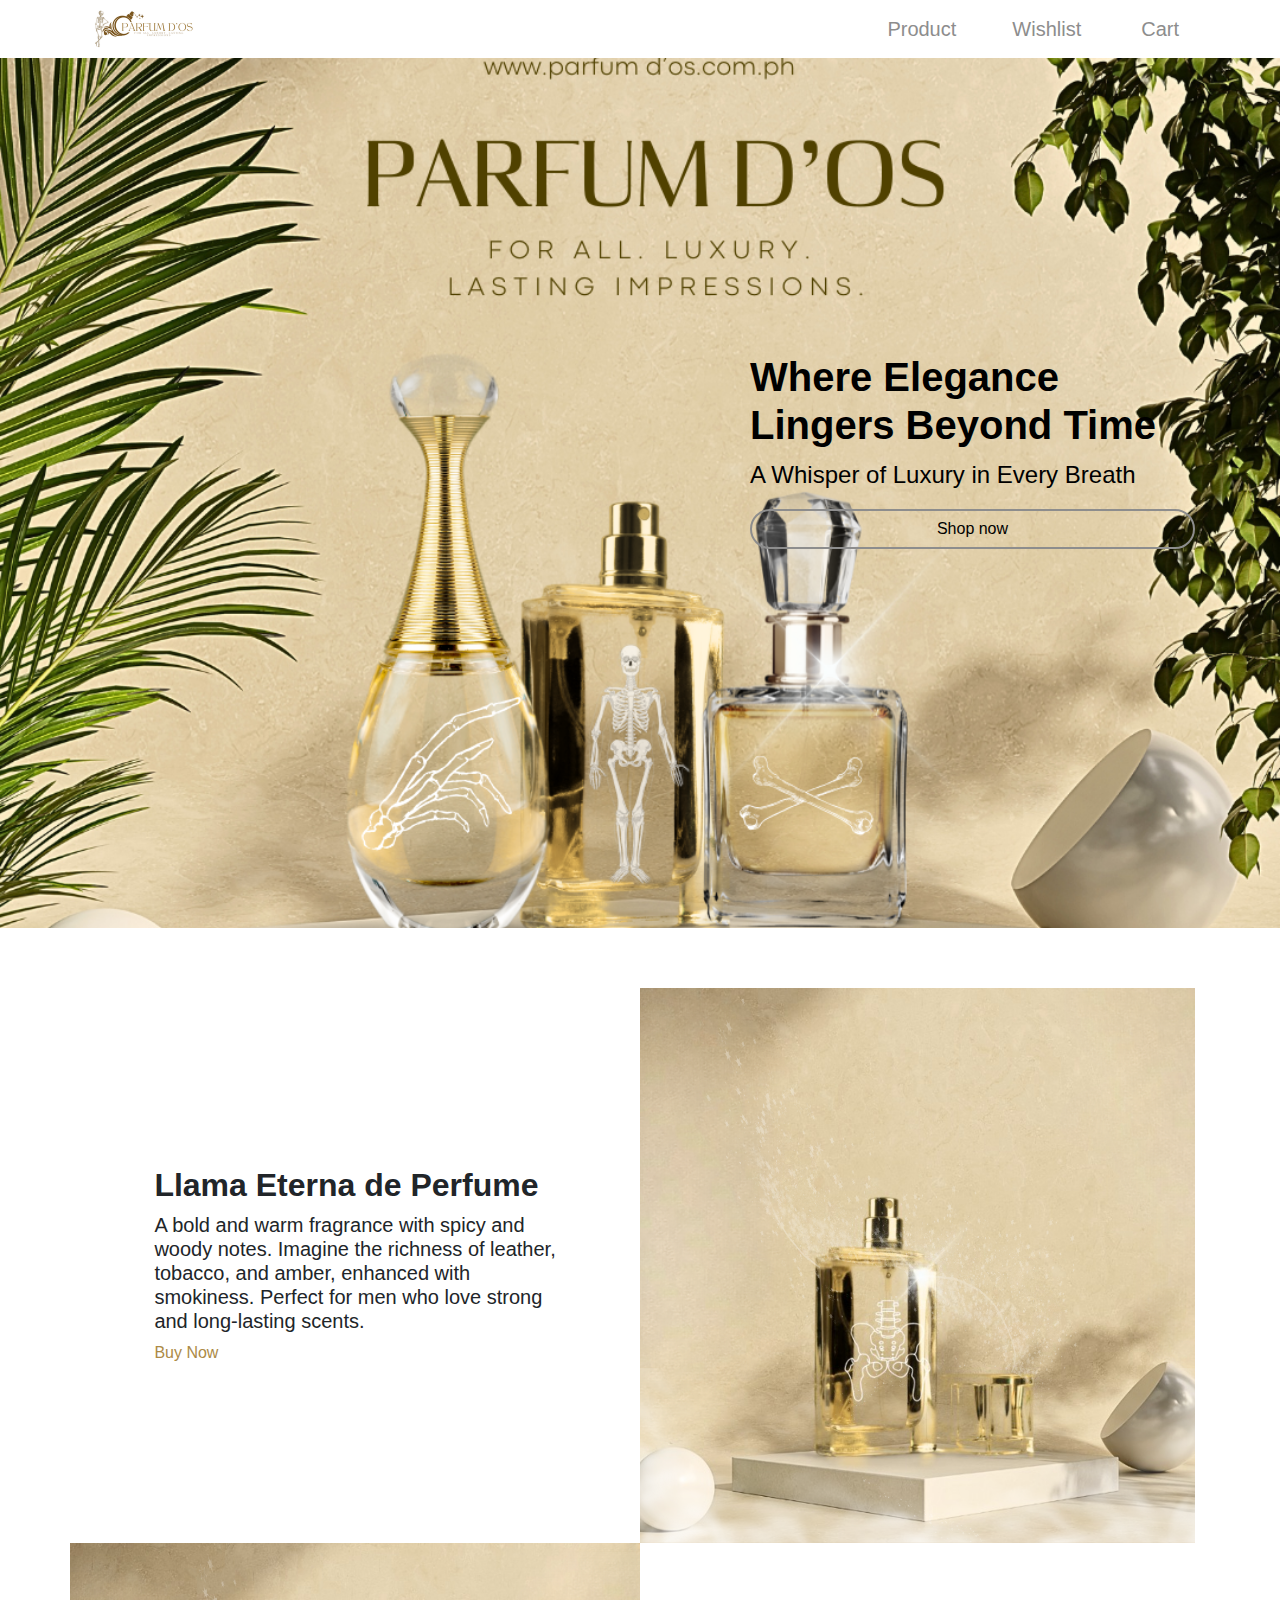
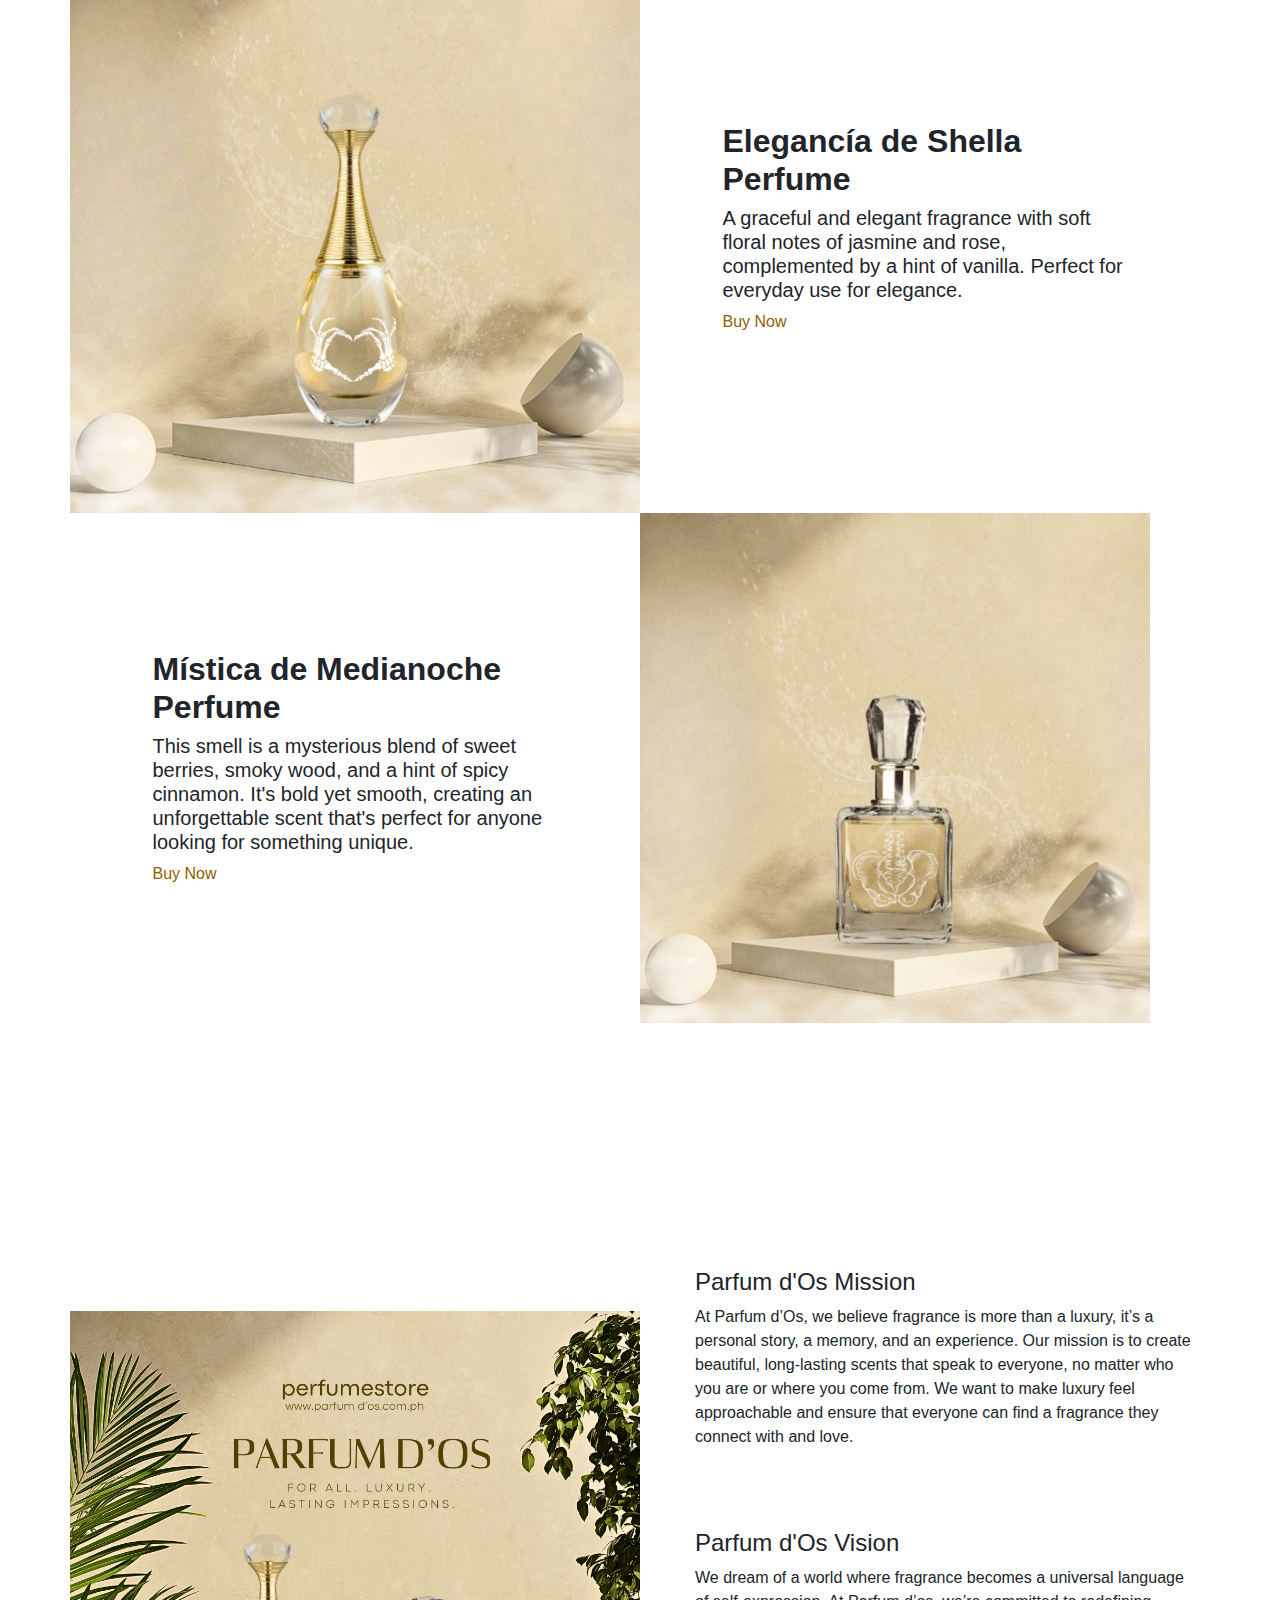
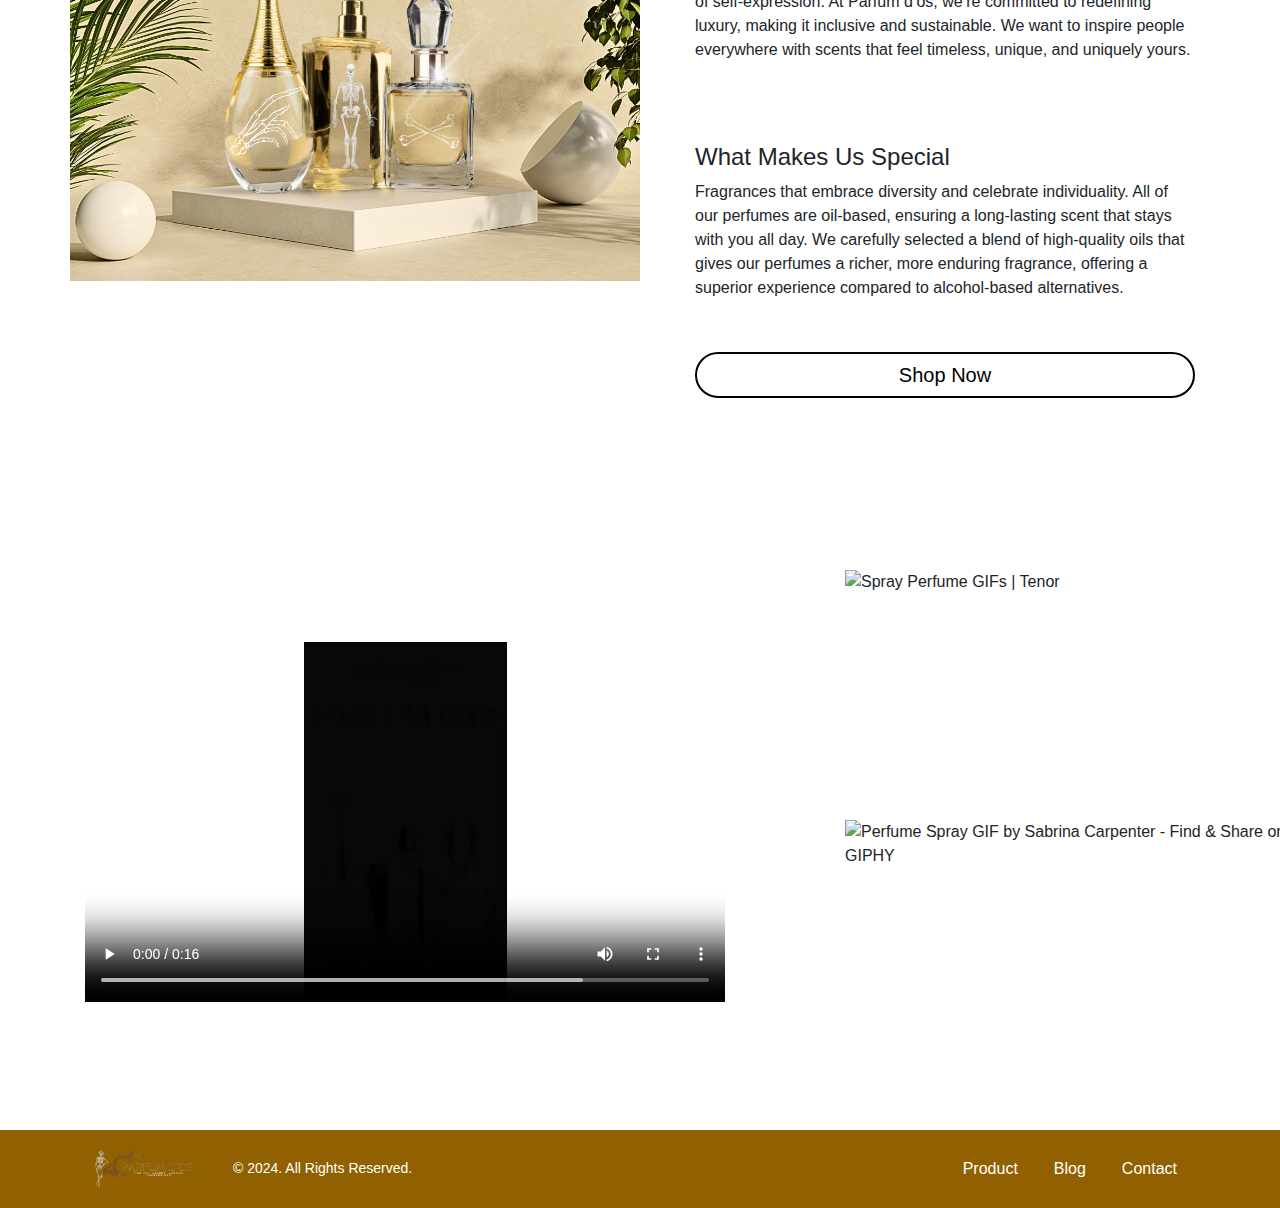
==== index.html @ a23e5513 "Add files via upload" ====
<!DOCTYPE html>
<html lang="en">

<head>
    <meta charset="UTF-8">
    <meta name="viewport" content="width=device-width, initial-scale=1.0">

    <title>Parfum d'Os</title>

    <link rel="shortcut icon" href="img/logo/d’Perfume-title.ico">
    <meta name='description' content='the website of perfume shop' />

    <meta property="og:title" content="D'Perfume" />
    <meta property="og:description" content="the website of perfume shop">
    <meta property="og:type" content="website" />
    <meta property="og:url" content="D'Perfume" />
    <meta property="og:image" content="img/main-banner.png" />

    <link href="img/logo/d’Perfume.png" rel="apple-touch-icon" />

    <meta http-equiv="X-UA-Compatible" content="IE=Edge" />

    <link rel="stylesheet" href="css/all.css">
    <link rel="stylesheet" href="https://cdnjs.cloudflare.com/ajax/libs/font-awesome/5.14.0/css/all.min.css"
        integrity="sha512-1PKOgIY59xJ8Co8+NE6FZ+LOAZKjy+KY8iq0G4B3CyeY6wYHN3yt9PW0XpSriVlkMXe40PTKnXrLnZ9+fkDaog=="
        crossorigin="anonymous" />
    <script src="js/jquery-3.5.1.min.js"></script>
    <script src="js/all.js"></script>
</head>

<body>
    <header class="position-relative">
        <div class="container">
            <nav class="d-flex justify-content-between align-items-center mb-40px mb-md-0">
                <h1 class="m-0"><a href="index.html" class="d-block">Parfum d'Os</a></h1>
                <ul class="header_menu d-none d-lg-flex justify-content-between m-0">
                    <li>
                        <a class="h5 d-flex align-items-center text-dark font-weight-light mb-0 p-3"
                            href="product.html">
                            <i class="fas fa-tshirt mr-2"></i>
                            <p class="m-0">Product</p>
                        </a>
                    </li>
                    <li>
                        <a class="h5 d-flex align-items-center text-dark font-weight-light mb-0 p-3" href="#">
                            <i class="fas fa-heart mr-1"></i>
                            <p class="m-0">Wishlist</p>
                        </a>
                    </li>
                    <li>
                        <a class="h5 d-flex align-items-center text-dark font-weight-light mb-0 p-3" href="#">
                            <i class="fas fa-shopping-cart mr-2"></i>
                            <p class="m-0">Cart</p>
                        </a>
                    </li>
                </ul>
                <div class="header-mobile d-flex d-lg-none align-items-center">
                    <a class="cart-m position-relative" href="#">
                        <img src="./img/icon/shopping-cart.svg" alt="shopping-cart">
                        <p class="cart-mark rounded-circle bg-primary text-white">3</p>
                    </a>
                    <a class="ham" href="#"><img src="img/icon/bars.svg" alt="ham"></a>
                </div>
            </nav>
        </div>
        <div class="container-fluid">
            <ul class="header_menu-m d-block d-lg-none w-100 p-0">
                <li><a href="product.html" class="d-block text-white px-0 py-3">Product</a></li>
                <li><a href="#" class="d-block text-white px-0 py-3">Wishlist</a></li>
                <li><a href="#" class="d-block text-white px-0 py-3">Blog</a></li>
                <li><a href="#" class="d-block text-white px-0 py-3">Contact</a></li>
            </ul>
        </div>
        </div>
    </header>
    <!--頁面內容開始-->
    <div class="main_banner">
        <div class="container">
            <div class="row justify-content-center justify-content-lg-end">
                <div class="col-10 col-md-7 col-lg-5 text-white">
                    <h2 style="color: black;" class="h1 font-weight-bold">Where Elegance Lingers Beyond Time</h2>
                    <p style="color: black;">A Whisper of Luxury in Every Breath</p>
                    <a style="color: black;" href="product.html" class="btn btn-outline-dark w-100 text-black">Shop
                        now</a>
                </div>
            </div>
        </div>
    </div>
    <div class="main_content container mb-60px">
        <div class="row flex-column flex-md-row-reverse no-gutters">
            <div class="col-12 col-md-6 mb-2 mb-md-0">
                <img src="img/main/main-content-1.png" alt="Gabrielle CHANEL">
            </div>
            <div class="col-12 col-md-6 d-flex justify-content-center align-items-center mb-4 mb-md-0">
                <div class="main_content-inner">
                    <h3 class="h2 font-weight-bold">Llama Eterna de Perfume</h3>
                    <p class="h5 font-weight-light">A bold and warm fragrance with spicy and woody notes. Imagine the
                        richness of leather, tobacco, and amber, enhanced with smokiness. Perfect for men who love
                        strong and long-lasting scents.</p>
                    <a href="#" class="text-secondary">Buy Now</a>
                </div>
            </div>
        </div>
        <div class="row flex-column flex-md-row">
            <div class="col-12 col-md-6 mb-2 mb-md-0 p-0">
                <img src="img/main/main-content-2.png" alt="Five O’clock Au Gingembre">
            </div>
            <div class="col-12 col-md-6 d-flex justify-content-center align-items-center mb-4 mb-md-0">
                <div class="main_content-inner">
                    <h3 class="h2 font-weight-bold">Elegancía de Shella Perfume</h3>
                    <p class="h5 font-weight-light">
                        A graceful and elegant fragrance with soft floral notes of jasmine and rose, complemented by a
                        hint of vanilla. Perfect for everyday use for elegance.
                    </p>
                    <a href="#">Buy Now</a>
                </div>
            </div>
        </div>
        <div class="row flex-column flex-md-row-reverse">
            <div class="col-12 col-md-6 mb-2 mb-md-0 p-0">
                <img src="img/main/main-content-3.png" alt="CHANEL N°5">
            </div>
            <div class="col-12 col-md-6 d-flex justify-content-center align-items-center mb-4 mb-md-0">
                <div class="main_content-inner">
                    <h3 class="h2 font-weight-bold">Mística de Medianoche Perfume</h3>
                    <p class="h5 font-weight-light"> This smell is a mysterious blend of sweet berries, smoky wood, and
                        a hint of spicy cinnamon. It's bold yet smooth, creating an unforgettable scent that's perfect
                        for anyone looking for something unique.
                    </p>
                    <a href="#">Buy Now</a>
                </div>
            </div>
        </div>
        <br><br>
        <br><br><br><br><br><br><br>
        <div class="row flex-column flex-md-row">
            <div class="col-12 col-md-6 mb-2 mb-md-0 p-0">
                <br><br><br>
                <img src="img/main/main-banner.png" alt="Five O’clock Au Gingembre">
            </div>
            <div class="col-12 col-md-6 d-flex justify-content-center align-items-center mb-4 mb-md-0">
                <div class="main_content-plan w-100">
                    <ul>
                        <li>
                            <h4> <br>Parfum d'Os Mission</h4>
                            <p>At Parfum d’Os, we believe fragrance is more than a luxury, it’s a personal story, a
                                memory, and an experience. Our mission is to create beautiful, long-lasting scents that
                                speak to everyone, no matter who you are or where you come from. We want to make luxury
                                feel approachable and ensure that everyone can find a fragrance they connect with and
                                love. </p>
                        </li>
                        <li>
                            <h4> <br>Parfum d'Os Vision</h4>
                            <p>We dream of a world where fragrance becomes a universal language of self-expression. At
                                Parfum d’os, we’re committed to redefining luxury, making it inclusive and sustainable.
                                We want to inspire people everywhere with scents that feel timeless, unique, and
                                uniquely yours.</p>
                        </li>
                        <li>
                            <h4> <br>What Makes Us Special</h4>
                            <p>Fragrances that embrace diversity and celebrate individuality. All of our perfumes are
                                oil-based, ensuring a long-lasting scent that stays with you all day. We carefully
                                selected a blend of high-quality oils that gives our perfumes a richer, more enduring
                                fragrance, offering a superior experience compared to alcohol-based alternatives. </p>
                        </li>
                        <li>
                            <a href="product.html" class="btn btn-outline-dark w-100 text-black">Shop Now</a>
                        </li>
                    </ul>
                </div>
            </div>
        </div>
    </div>

    <div class="main_feature">
        <div class="container">
            <div class="row flex-column flex-lg-row">
                <div class="col-12 col-lg-8 mb-2 mb-lg-0">
                    <br><br><br>
                    <video class="d-none d-md-block" width="640" height="360" controls>
                        <source src="img/main/ads.mp4" type="video/mp4">
                        Your browser does not support the video tag.
                    </video>
                    <video class="d-block d-md-none" width="180" height="180" controls>
                        <source src="img/main/ads.mp4" type="video/mp4">
                        Your browser does not support the video tag.
                    </video>

                </div>
                <div class="col-12 col-lg-4 d-flex justify-content-center align-items-center">
                    <div class="main_content-inner w-100">
                        <img src="https://media.tenor.com/6LDZD67I13IAAAAM/spray-ariana-grande.gif" jsaction=""
                            class="sFlh5c FyHeAf iPVvYb"
                            style="max-width: 220px; height: 250px; margin: 0px; width: 480px;"
                            alt="Spray Perfume GIFs | Tenor" jsname="kn3ccd">
                        <img src="https://media4.giphy.com/media/L38vAwYnoCRLzn2TC3/giphy.gif?cid=6c09b952zpt2weh5y43va7vb4va1td0flt4y9mp1nm04babq&amp;ep=v1_internal_gif_by_id&amp;rid=giphy.gif&amp;ct=g"
                            jsaction="" class="sFlh5c FyHeAf iPVvYb"
                            style="max-width: 480px; height: 250px; margin: 0px; width: 450px;"
                            alt="Perfume Spray GIF by Sabrina Carpenter - Find &amp; Share on GIPHY" jsname="kn3ccd">
                    </div>
                </div>
            </div>
        </div>
    </div>
    <!--頁面內容結束-->
    <footer>

        <div class="footer_menu bg-primary">
            <div class="container">
                <div class="footer_menu_inner d-flex justify-content-between align-items-center">
                    <div class="copyright d-flex align-items-center">
                        <img src="./img/logo/d’Perfume-white.png" alt="logo">
                        <p class="text-white m-0">© 2024. All Rights Reserved.</p>
                    </div>
                    <nav class="d-none d-lg-block">
                        <ul class="d-flex m-0">
                            <li><a href="product.html" class="text-white">Product</a></li>
                            <li><a href="#" class="text-white">Blog</a></li>
                            <li><a href="#" class="text-white">Contact</a></li>
                        </ul>
                    </nav>
                </div>
            </div>
        </div>
    </footer>
</body>

</html>
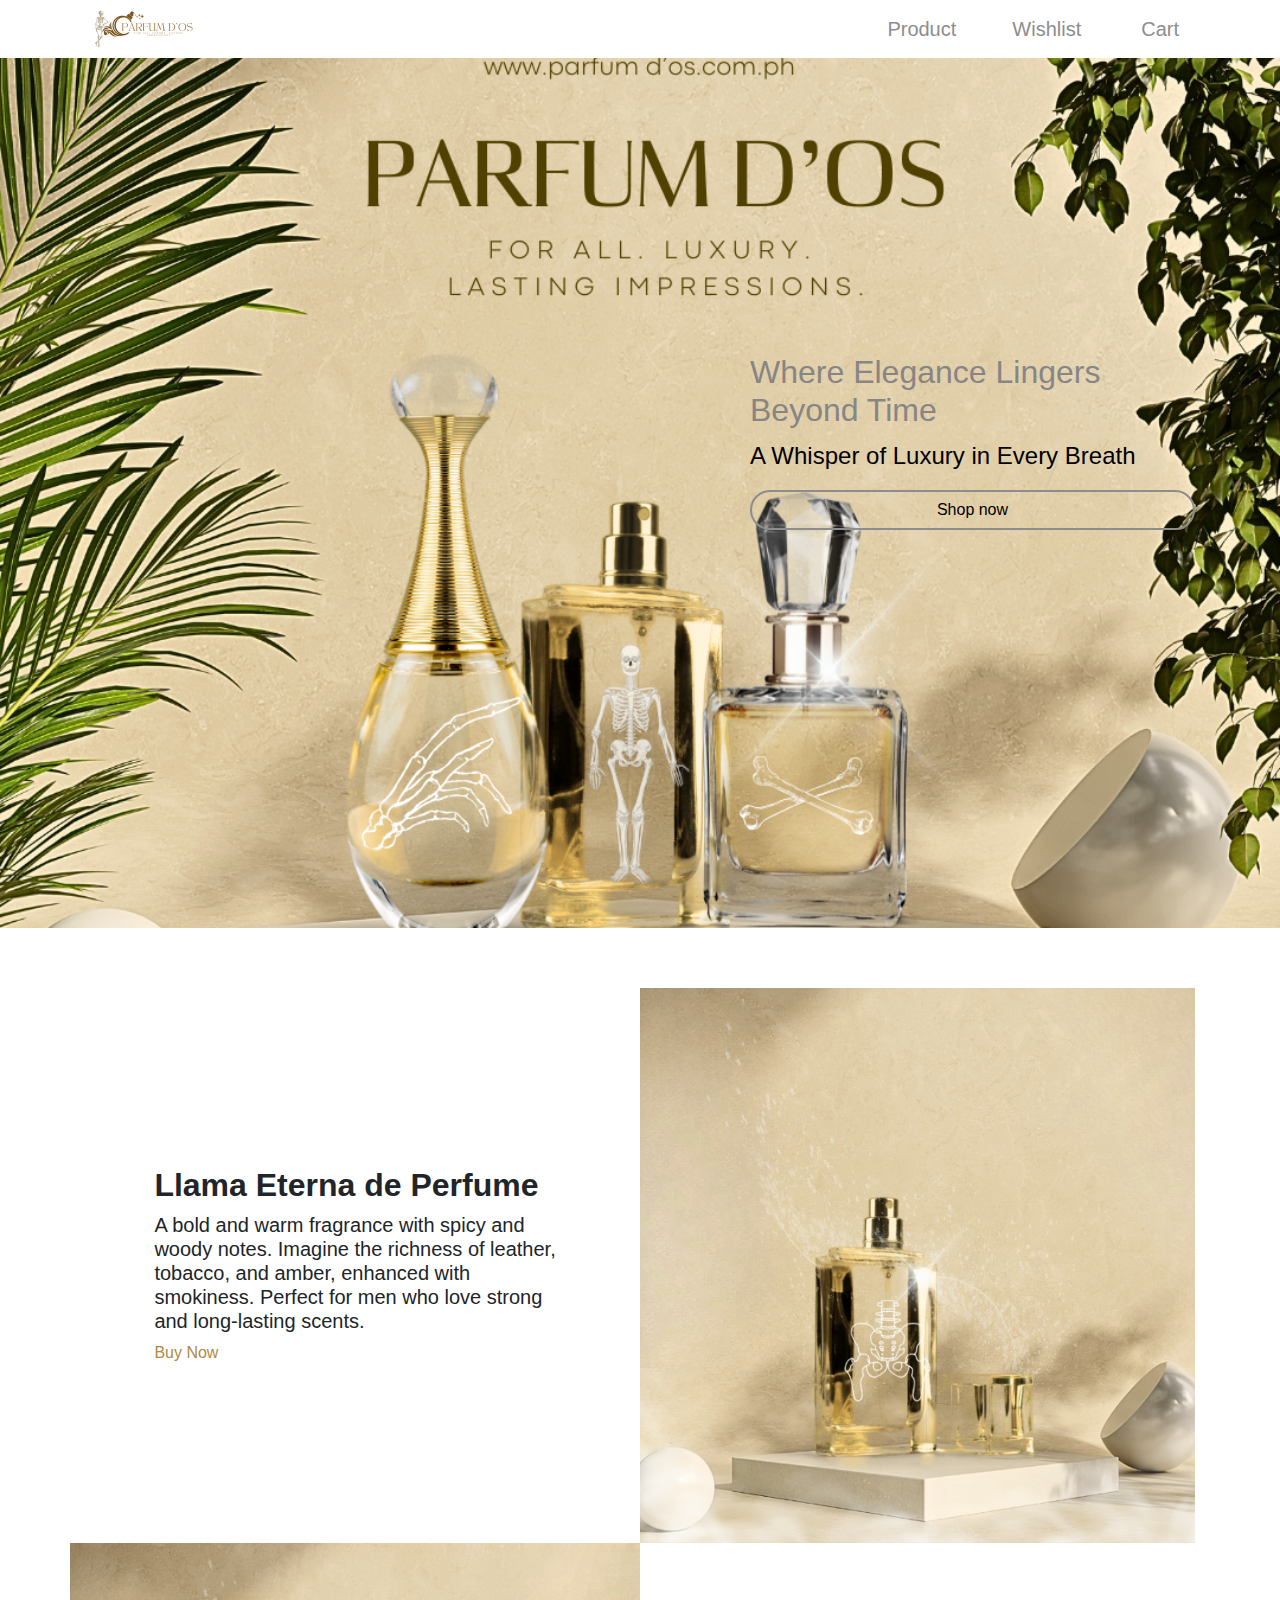
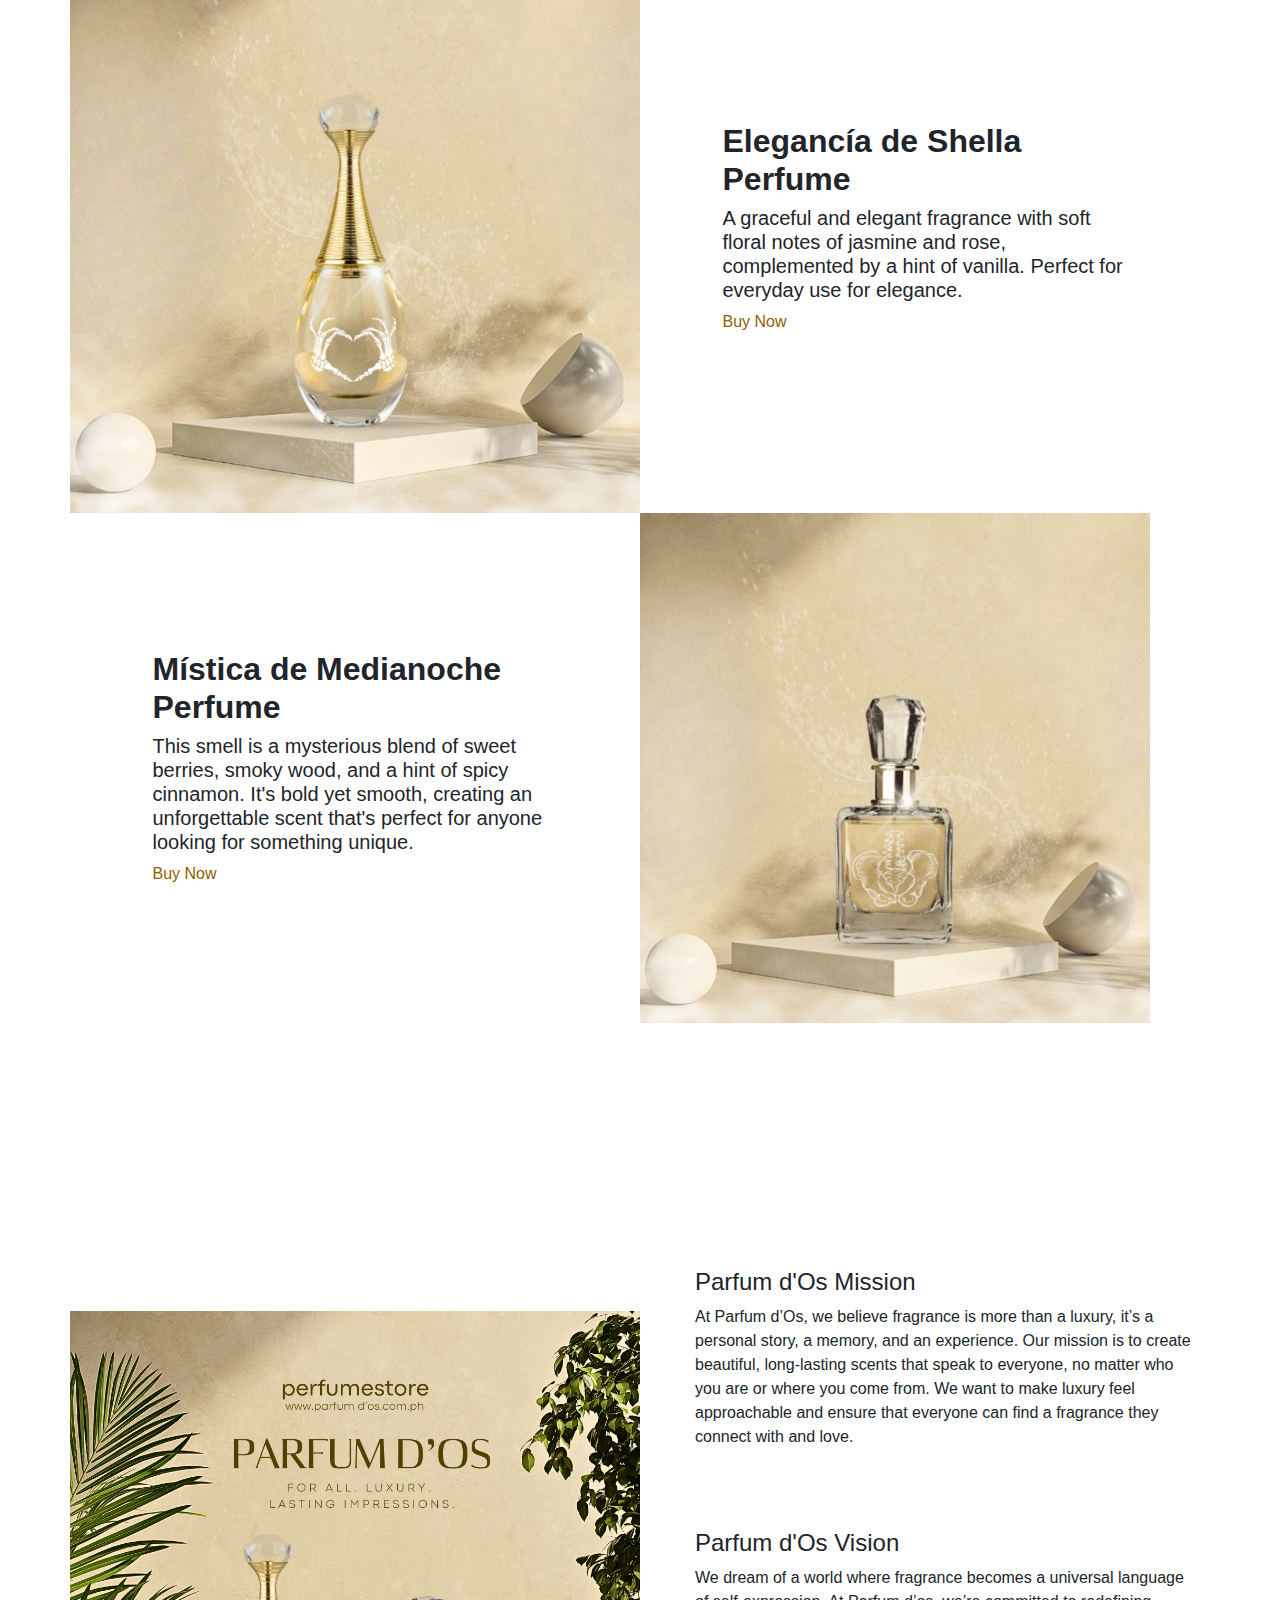
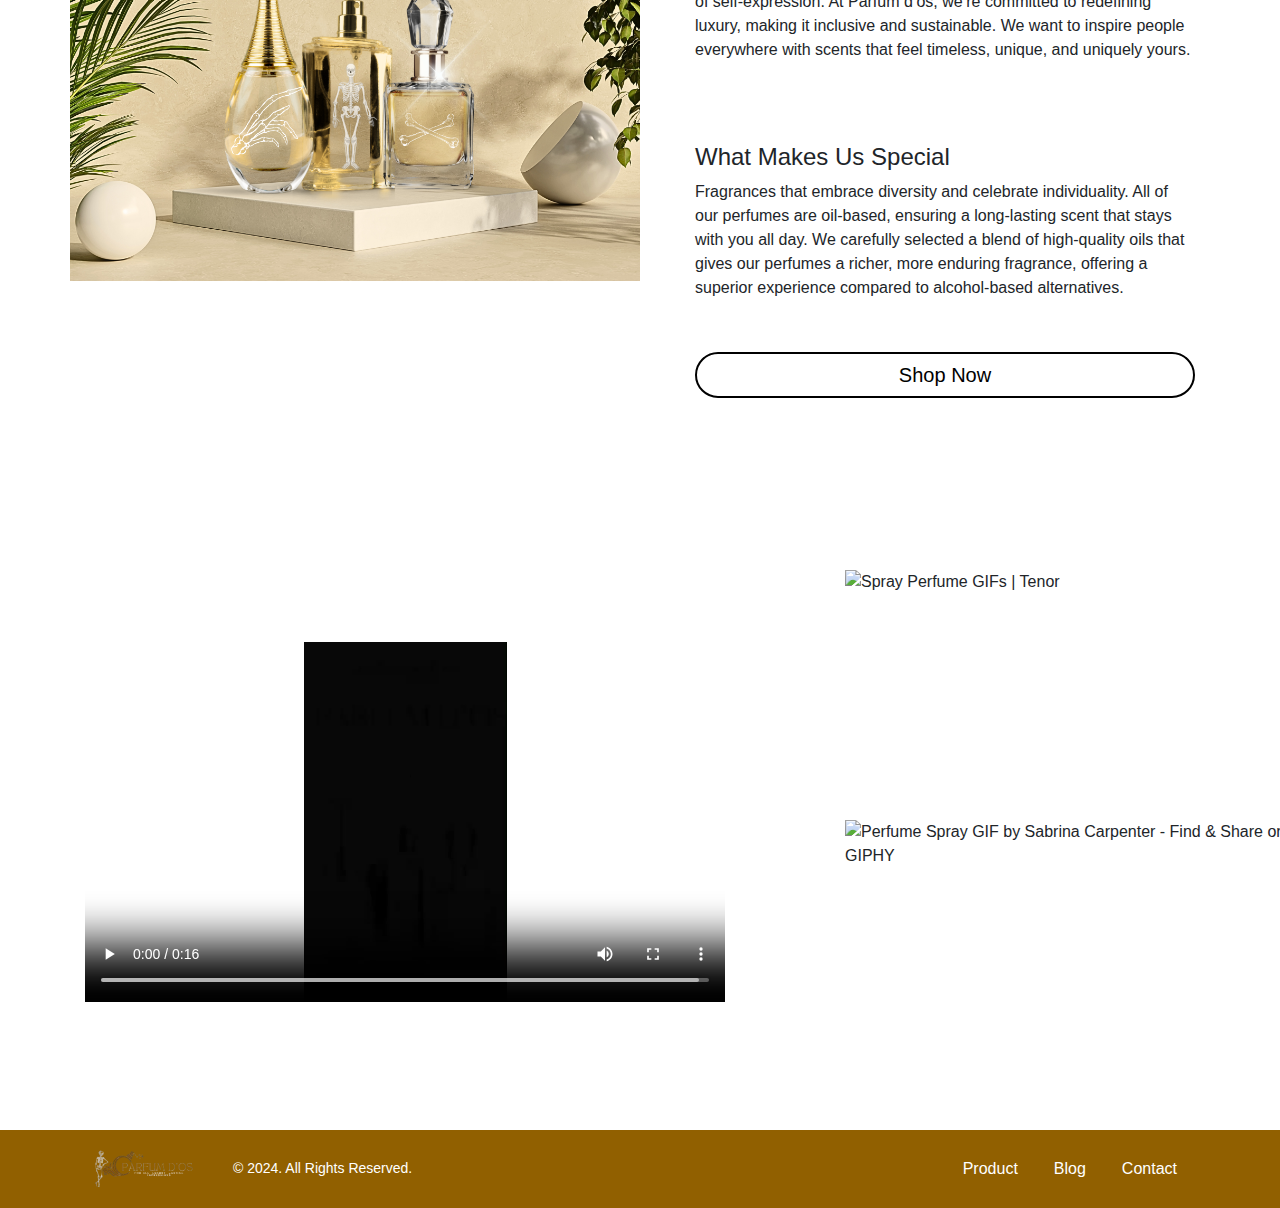
==== commit b57194de: "Update index.html" ====
--- a/index.html
+++ b/index.html
@@ -78,7 +78,7 @@
         <div class="container">
             <div class="row justify-content-center justify-content-lg-end">
                 <div class="col-10 col-md-7 col-lg-5 text-white">
-                    <h2 style="color: black;" class="h1 font-weight-bold">Where Elegance Lingers Beyond Time</h2>
+                     <h2 style="color: rgb(136, 133, 133); font-weight: normal;">Where Elegance Lingers Beyond Time</h2>
                     <p style="color: black;">A Whisper of Luxury in Every Breath</p>
                     <a style="color: black;" href="product.html" class="btn btn-outline-dark w-100 text-black">Shop
                         now</a>
@@ -225,4 +225,4 @@
     </footer>
 </body>
 
-</html>+</html>
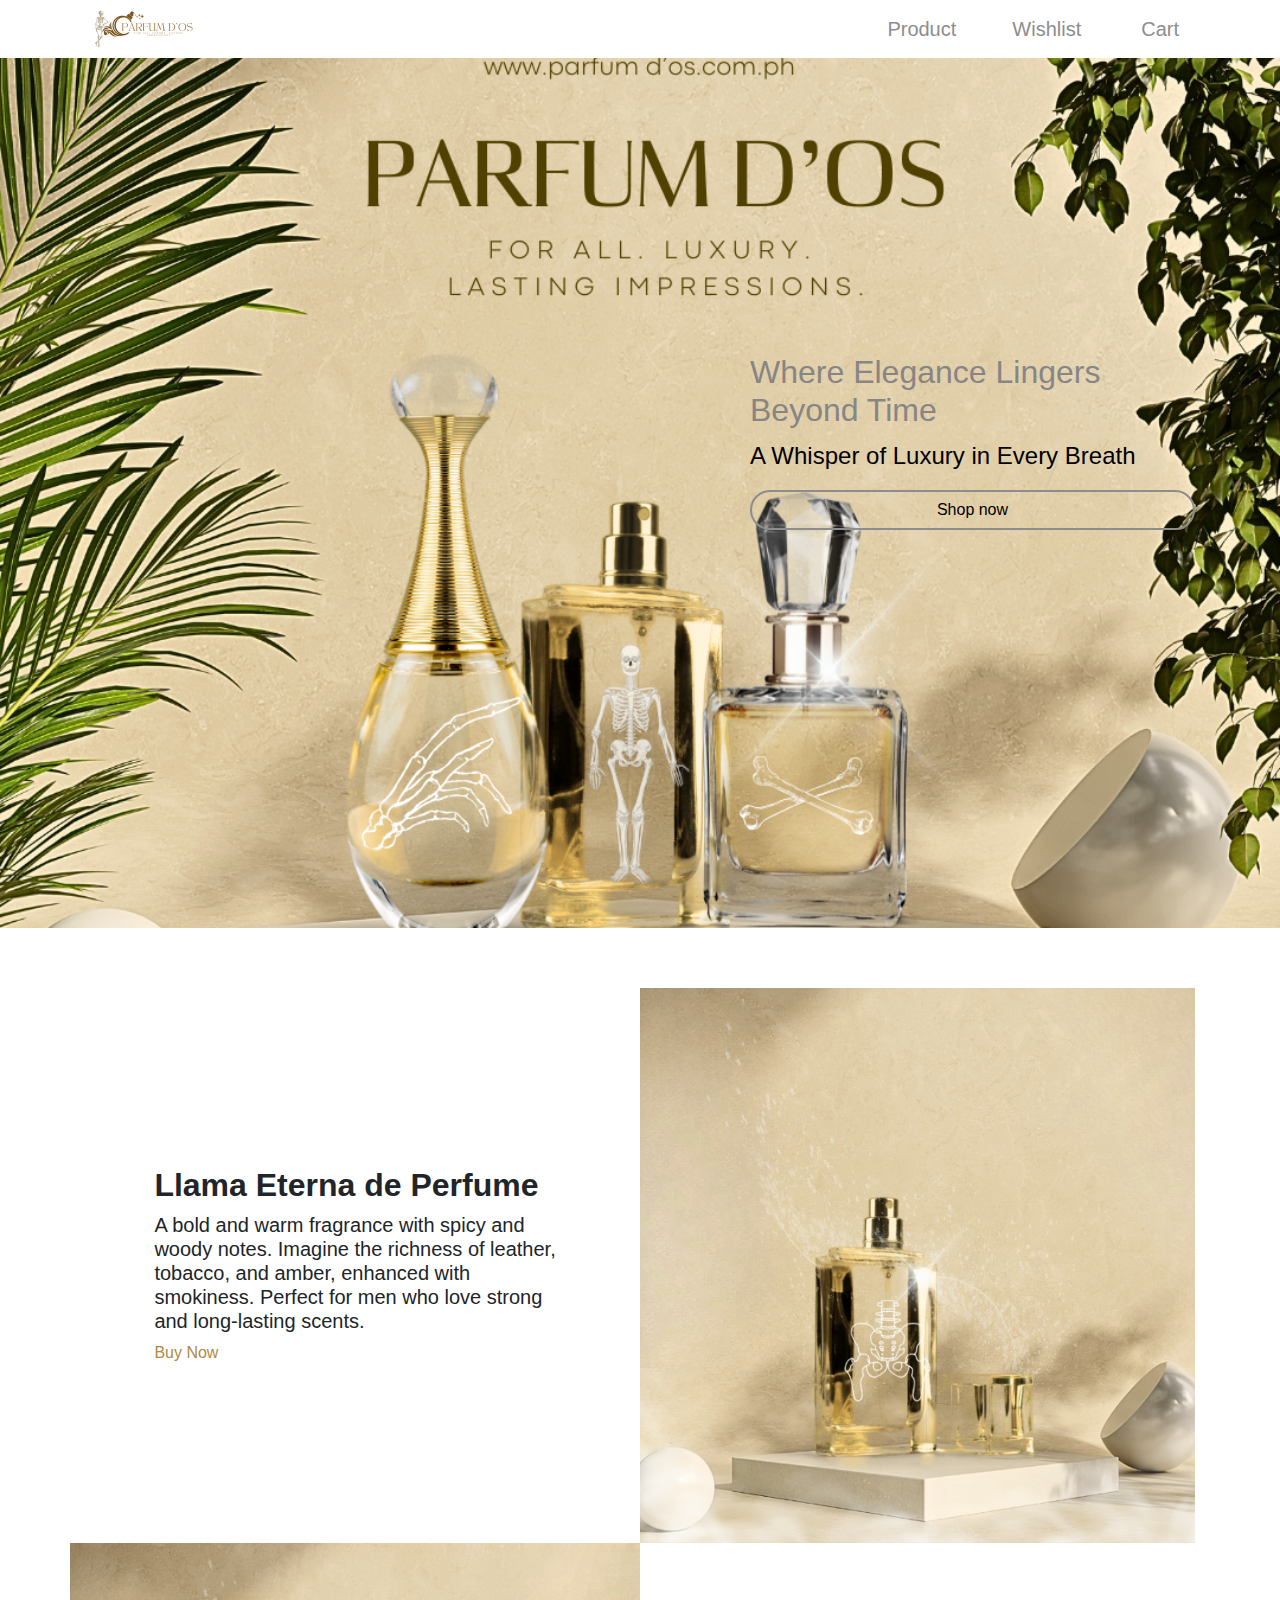
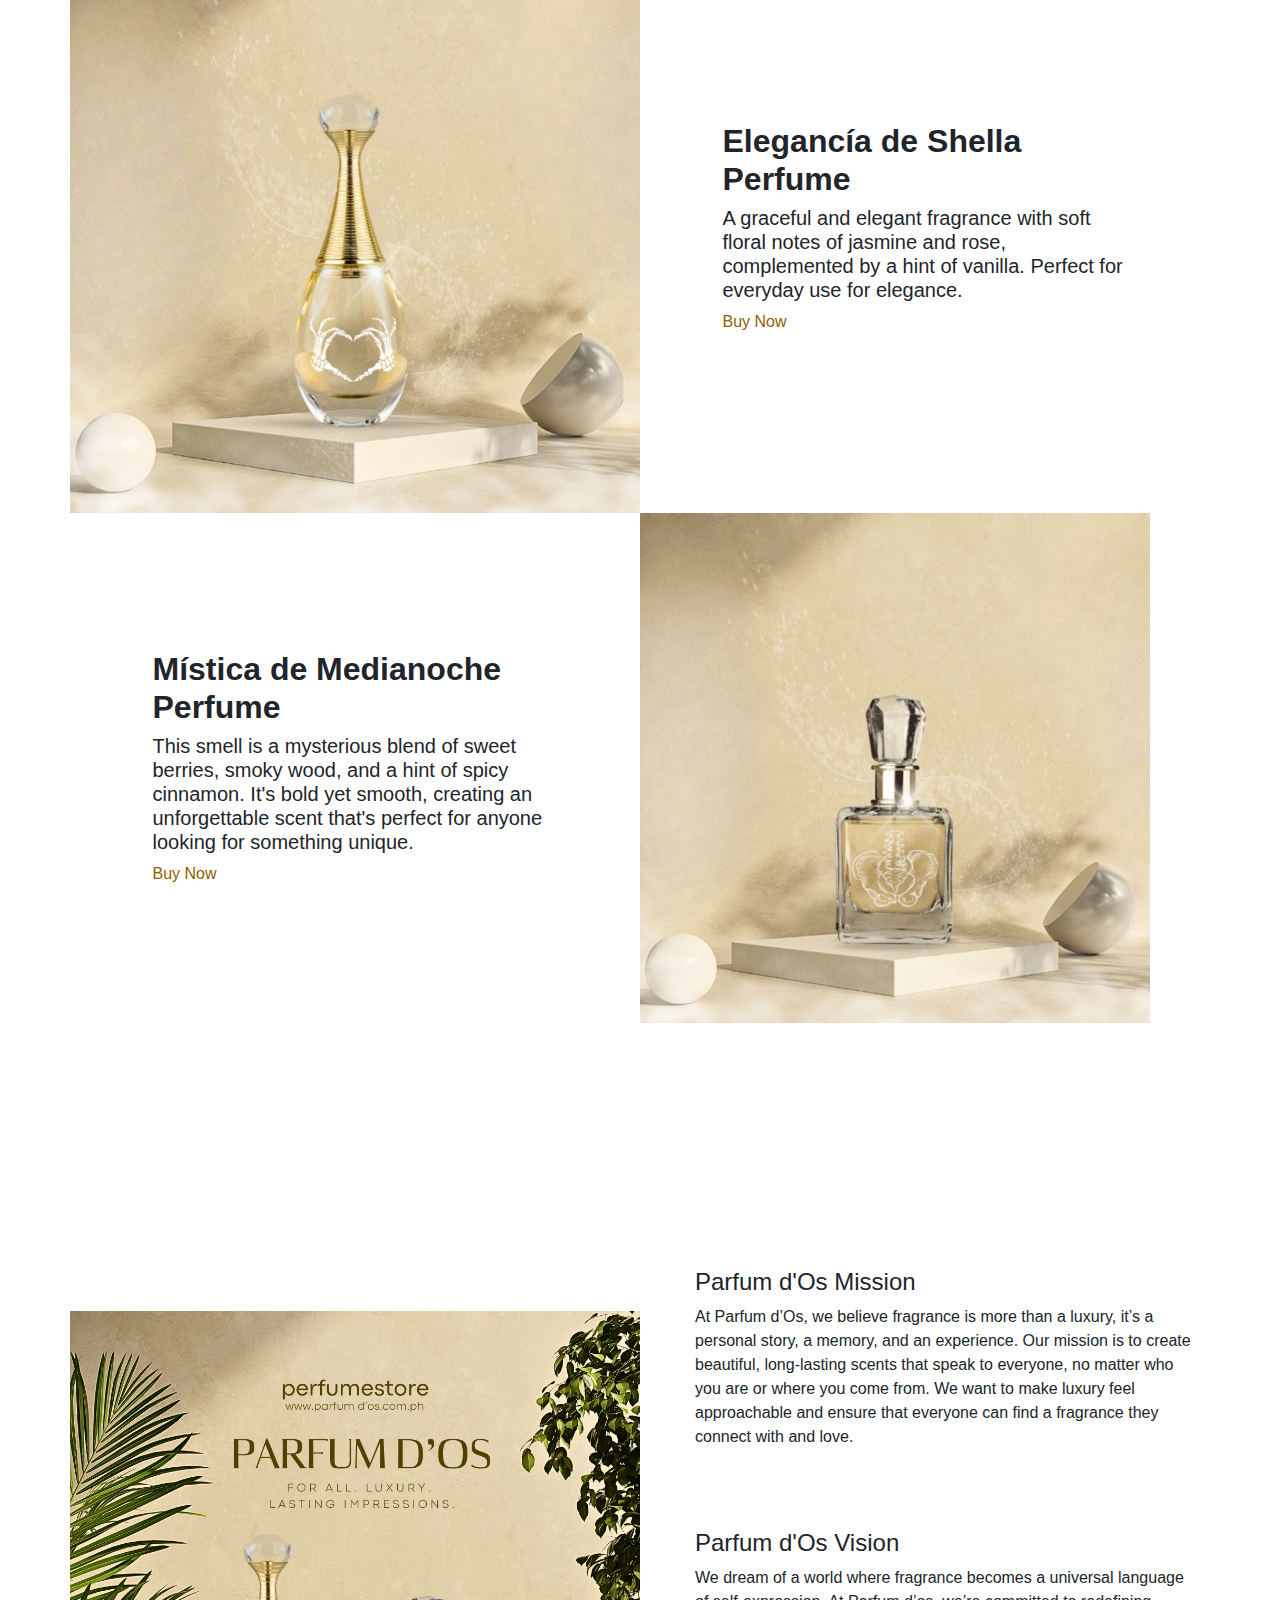
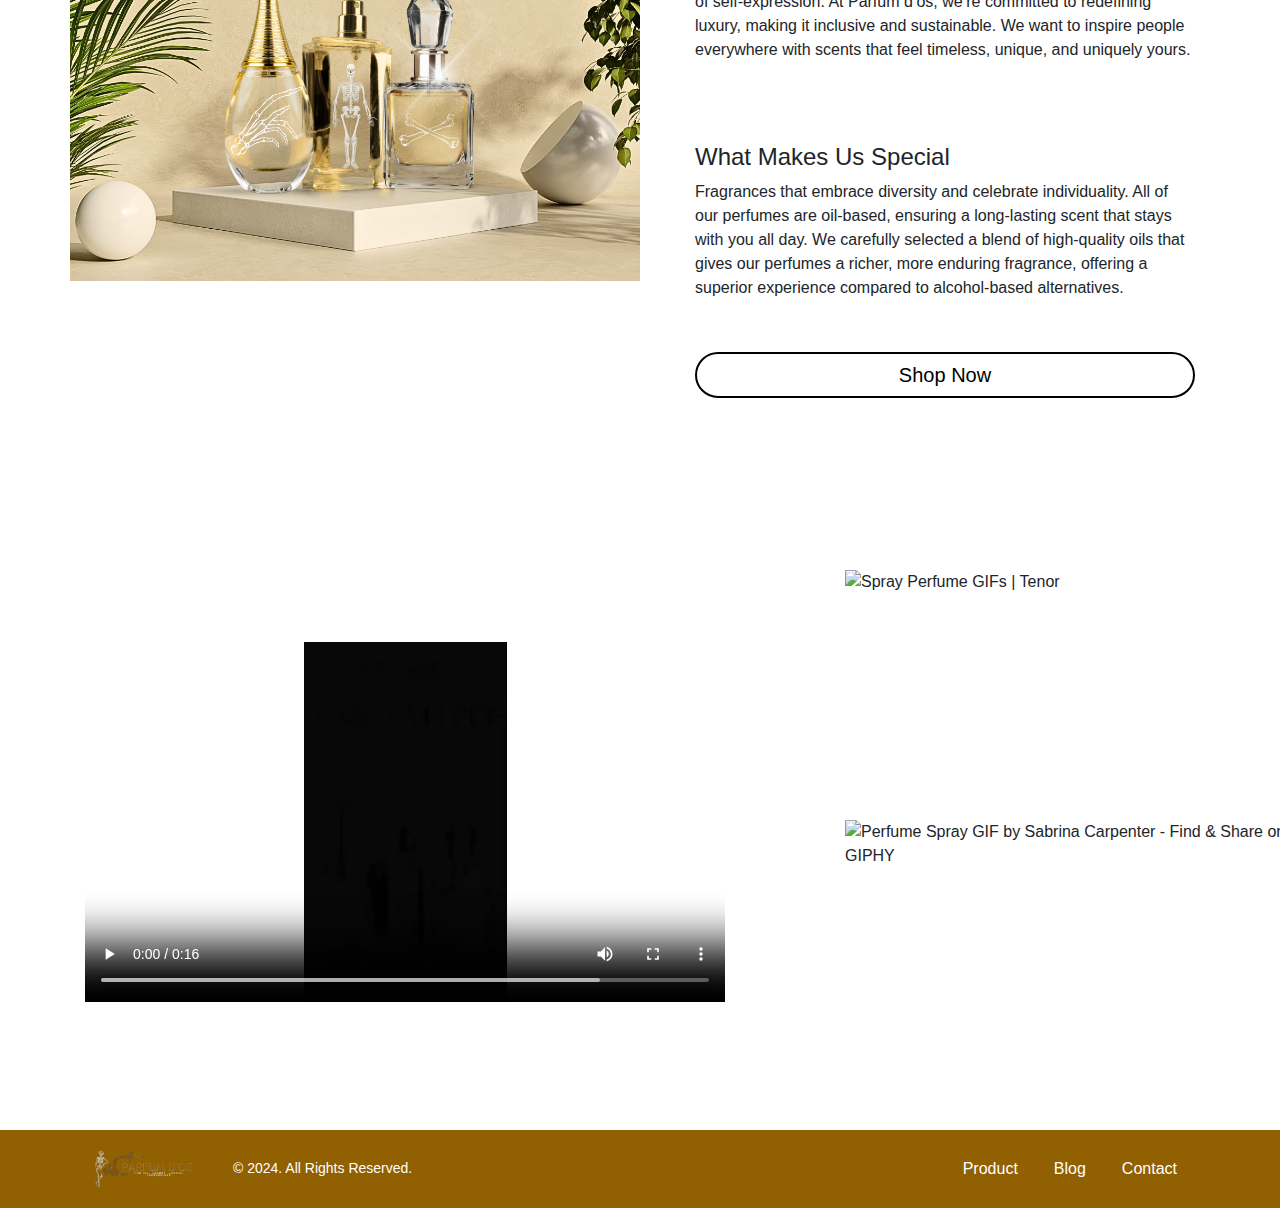
==== commit c821dad5: "Update index.html" ====
--- a/index.html
+++ b/index.html
@@ -216,7 +216,7 @@
                         <ul class="d-flex m-0">
                             <li><a href="product.html" class="text-white">Product</a></li>
                             <li><a href="#" class="text-white">Blog</a></li>
-                            <li><a href="#" class="text-white">Contact</a></li>
+                            <li><a href="contacts.html" class="text-white">Contact</a></li>
                         </ul>
                     </nav>
                 </div>
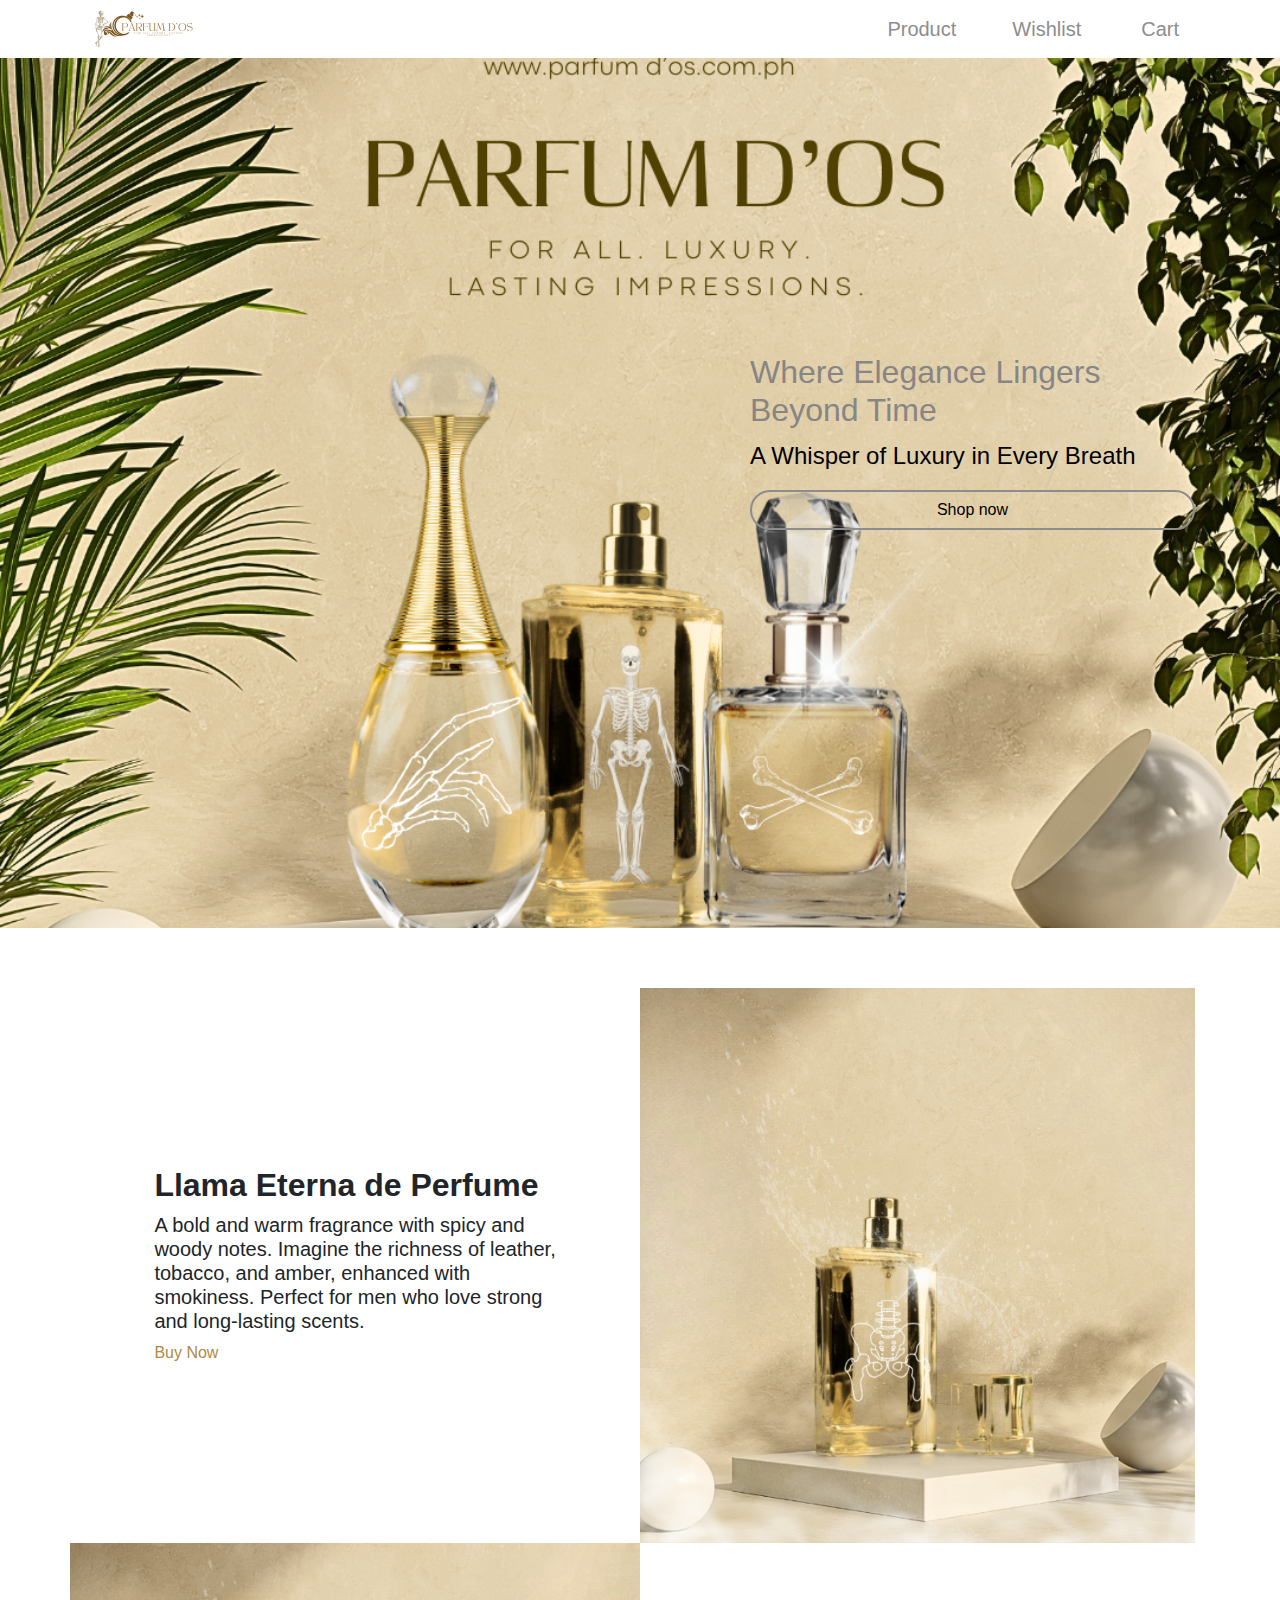
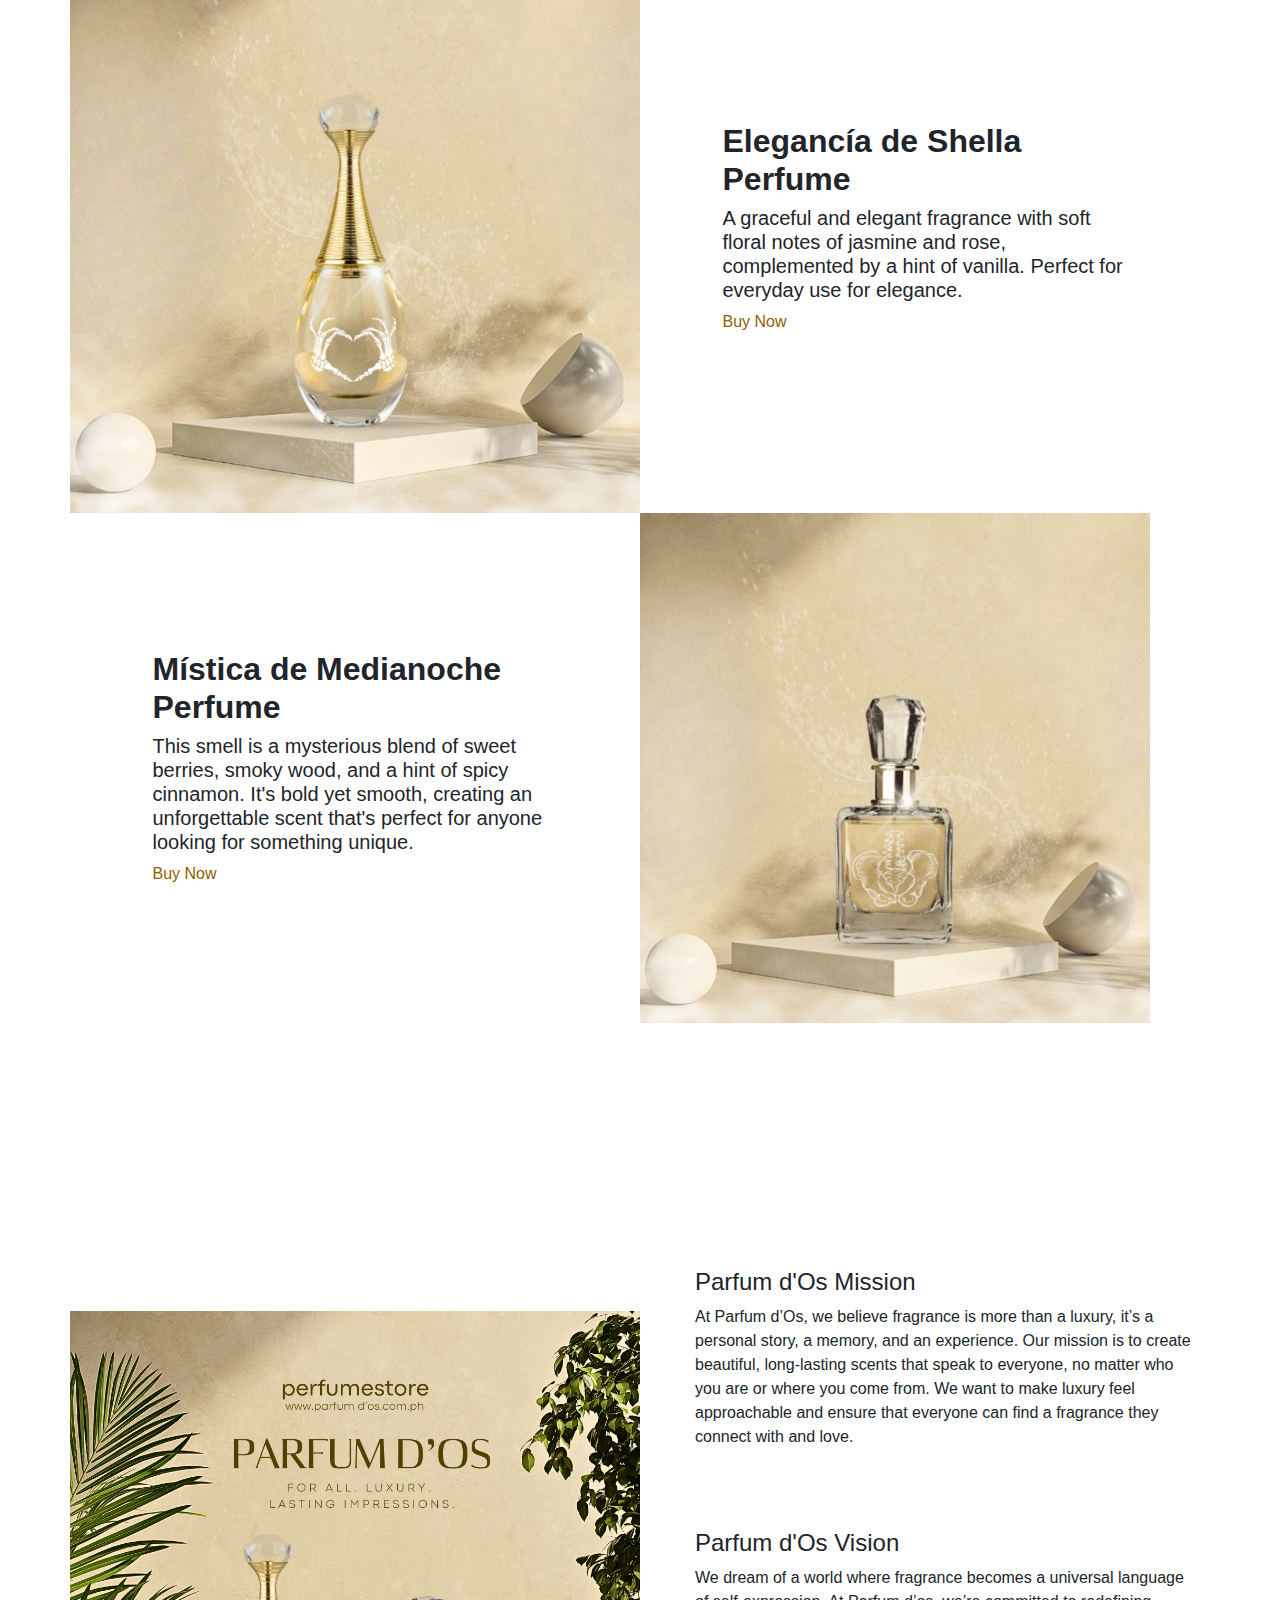
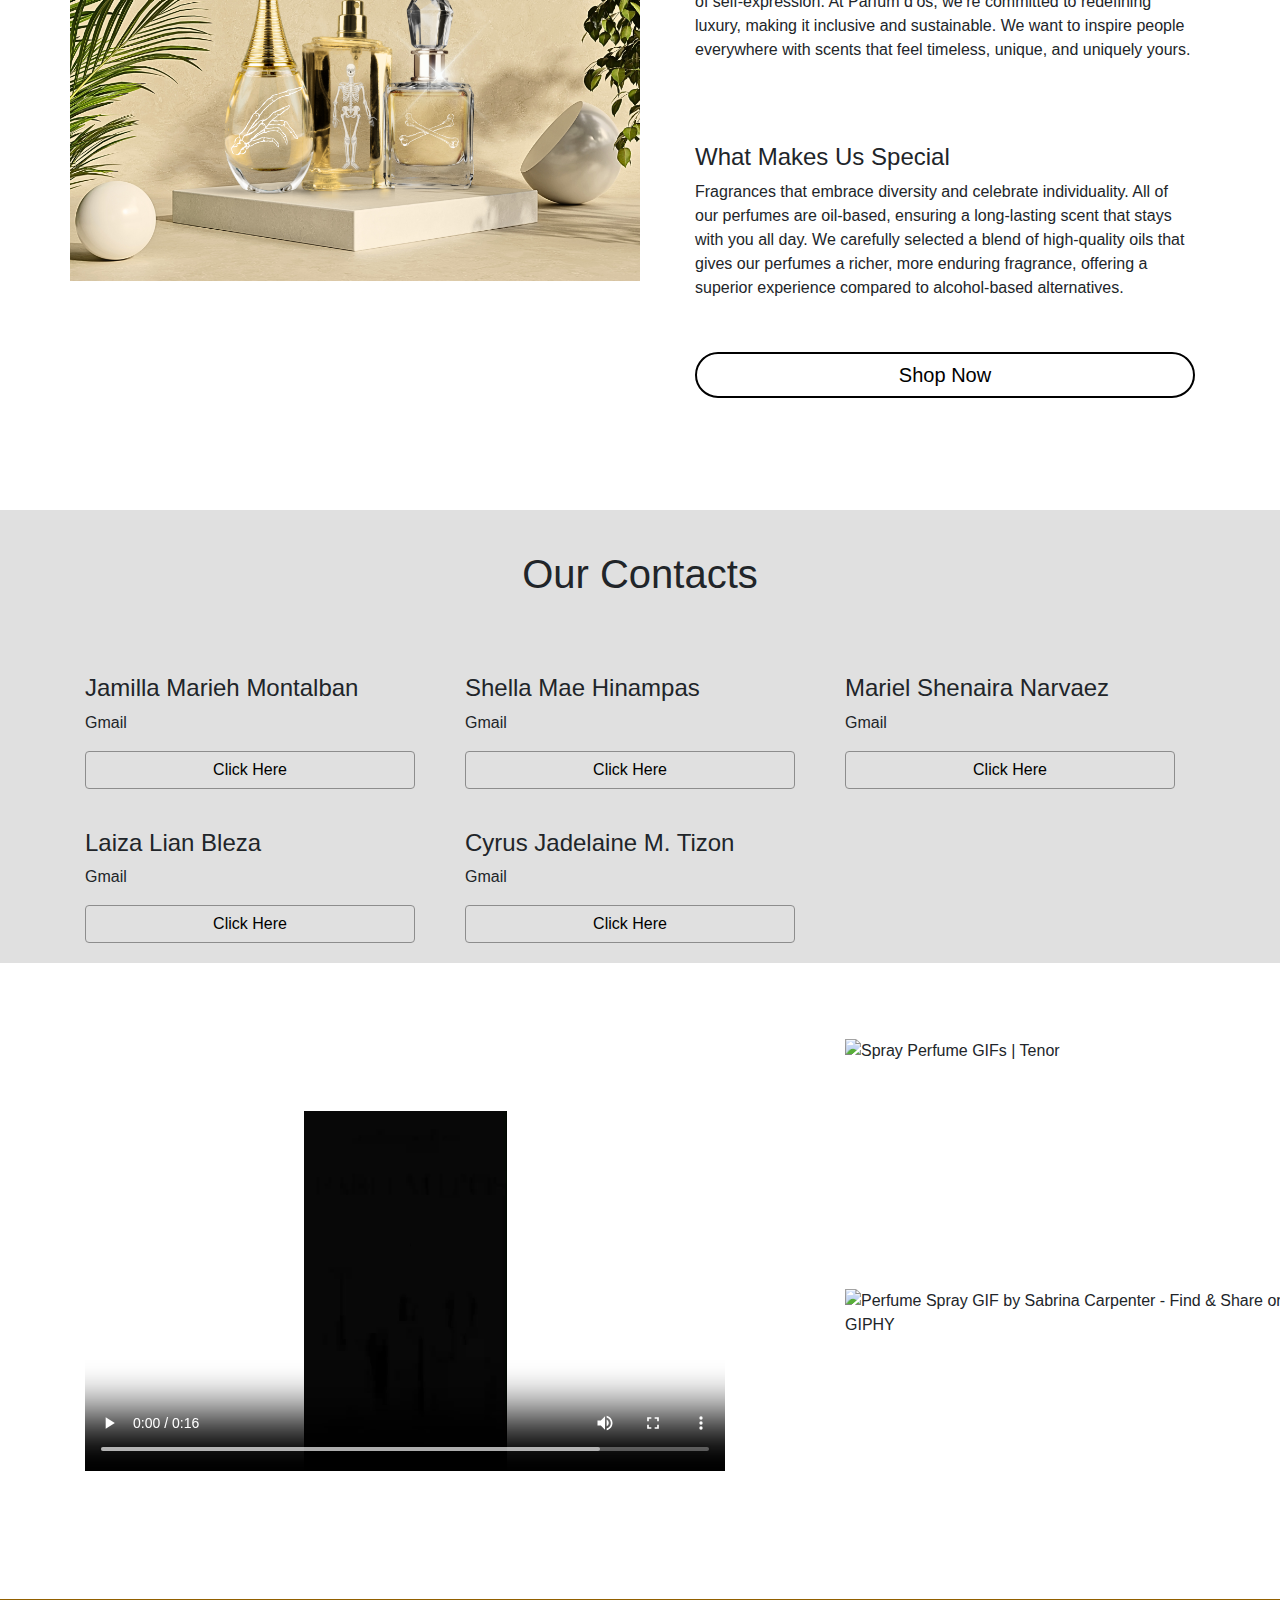
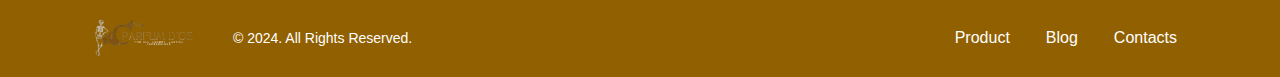
==== commit ce582945: "Add files via upload" ====
--- a/index.html
+++ b/index.html
@@ -78,8 +78,8 @@
         <div class="container">
             <div class="row justify-content-center justify-content-lg-end">
                 <div class="col-10 col-md-7 col-lg-5 text-white">
-                     <h2 style="color: rgb(136, 133, 133); font-weight: normal;">Where Elegance Lingers Beyond Time</h2>
-                    <p style="color: black;">A Whisper of Luxury in Every Breath</p>
+                    <h2 style="color: rgb(136, 133, 133); font-weight: normal;">Where Elegance Lingers Beyond Time</h2>
+                    <p style="color: black; ">A Whisper of Luxury in Every Breath</p>
                     <a style="color: black;" href="product.html" class="btn btn-outline-dark w-100 text-black">Shop
                         now</a>
                 </div>
@@ -171,7 +171,68 @@
             </div>
         </div>
     </div>
-
+    <div class="main_product pb-0 bg-light">
+        <div class="container">
+            <h1 style="text-align: center;" id="contacts">Our Contacts</h1><br><br>
+            <ul class="row list-unstyled">
+                <li class="col-12 col-md-4">
+                    <div class="card border-0">
+
+                        <div class="card-body bg-light pl-0">
+                            <h5 class="h4">Jamilla Marieh Montalban</h5>
+                            <p class="card-text font-weight-light">Gmail</p>
+                            <a href="https://mail.google.com/mail/?view=cm&fs=1&to=jamillahmariemontalban@gmail.com&su=Website+Rating&body=I+would+like+to+share+my+comments+and+rating:"
+                                class="btn btn-outline-dark w-100 text-black" target="_blank">Click Here</a>
+                        </div>
+                    </div>
+                </li>
+                <li class="col-12 col-md-4">
+                    <div class="card border-0">
+
+                        <div class="card-body bg-light pl-0">
+                            <h5 class="h4">Shella Mae Hinampas</h5>
+                            <p class="card-text font-weight-light">Gmail</p>
+                            <a href="https://mail.google.com/mail/?view=cm&fs=1&to=shellahinampas@gmail.com&su=Website+Rating&body=I+would+like+to+share+my+comments+and+rating:"
+                                class="btn btn-outline-dark w-100 text-black" target="_blank">Click Here</a>
+                        </div>
+                    </div>
+                </li>
+                <li class="col-12 col-md-4">
+                    <div class="card position-relative border-0">
+
+                        <div class="card-body bg-light pl-0">
+                            <h5 class="h4">Mariel Shenaira Narvaez</h5>
+                            <p class="card-text font-weight-light">Gmail</p>
+                            <a href="https://mail.google.com/mail/?view=cm&fs=1&to=marielshenairanarvaez@gmail.com&su=Website+Rating&body=I+would+like+to+share+my+comments+and+rating:"
+                                class="btn btn-outline-dark w-100 text-black" target="_blank">Click Here</a>
+                        </div>
+                    </div>
+                </li>
+                <li class="col-12 col-md-4">
+                    <div class="card position-relative border-0">
+
+                        <div class="card-body bg-light pl-0">
+                            <h5 class="h4">Laiza Lian Bleza</h5>
+                            <p class="card-text font-weight-light">Gmail</p>
+                            <a href="https://mail.google.com/mail/?view=cm&fs=1&to=laizableza23@gmail.com&su=Website+Rating&body=I+would+like+to+share+my+comments+and+rating:"
+                                class="btn btn-outline-dark w-100 text-black" target="_blank">Click Here</a>
+                        </div>
+                    </div>
+                </li>
+                <li class="col-12 col-md-4">
+                    <div class="card position-relative border-0">
+
+                        <div class="card-body bg-light pl-0">
+                            <h5 class="h4">Cyrus Jadelaine M. Tizon</h5>
+                            <p class="card-text font-weight-light">Gmail</p>
+                            <a href="https://mail.google.com/mail/?view=cm&fs=1&to=cjadelainex.1@gmail.com&su=Website+Rating&body=I+would+like+to+share+my+comments+and+rating:"
+                                class="btn btn-outline-dark w-100 text-black" target="_blank">Click Here</a>
+                        </div>
+                    </div>
+                </li>
+            </ul>
+        </div>
+    </div>
     <div class="main_feature">
         <div class="container">
             <div class="row flex-column flex-lg-row">
@@ -216,7 +277,7 @@
                         <ul class="d-flex m-0">
                             <li><a href="product.html" class="text-white">Product</a></li>
                             <li><a href="#" class="text-white">Blog</a></li>
-                            <li><a href="contacts.html" class="text-white">Contact</a></li>
+                            <li><a href="#contacts" class="text-white">Contacts</a></li>
                         </ul>
                     </nav>
                 </div>
@@ -225,4 +286,4 @@
     </footer>
 </body>
 
-</html>
+</html>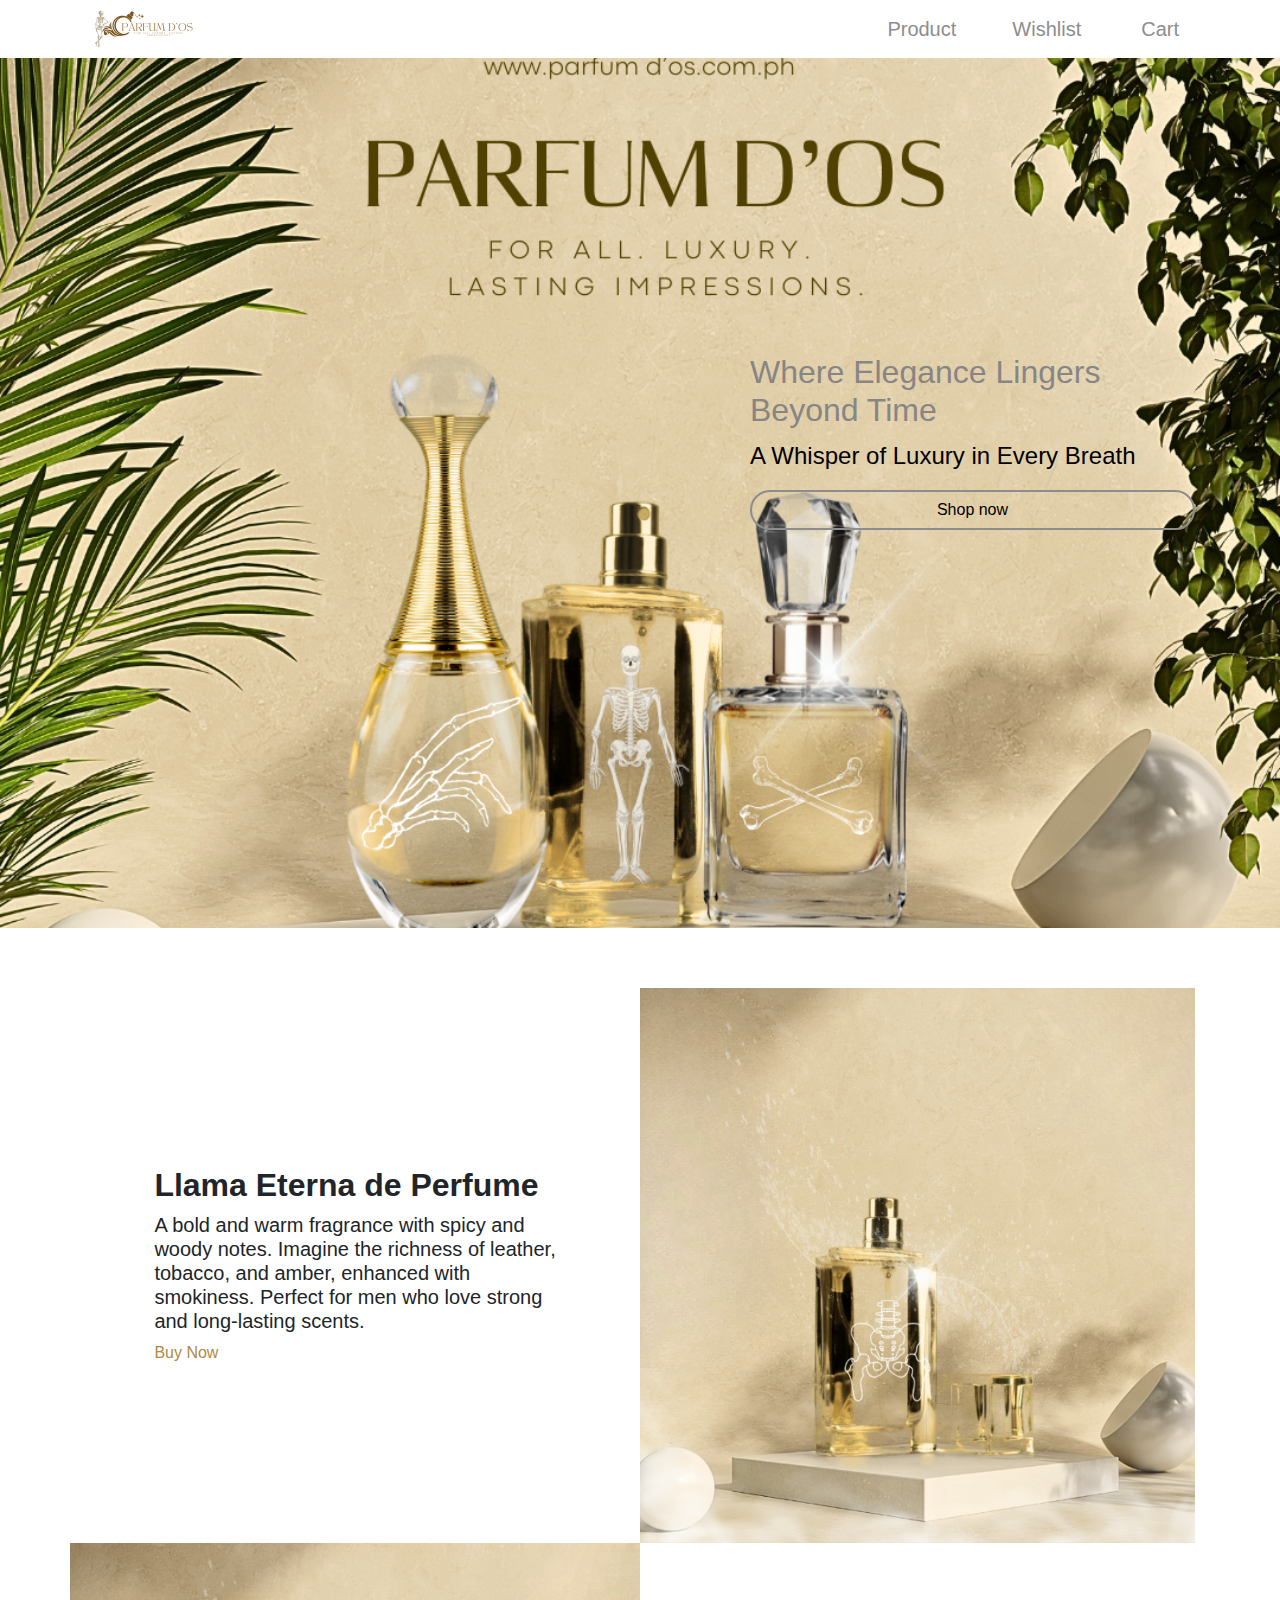
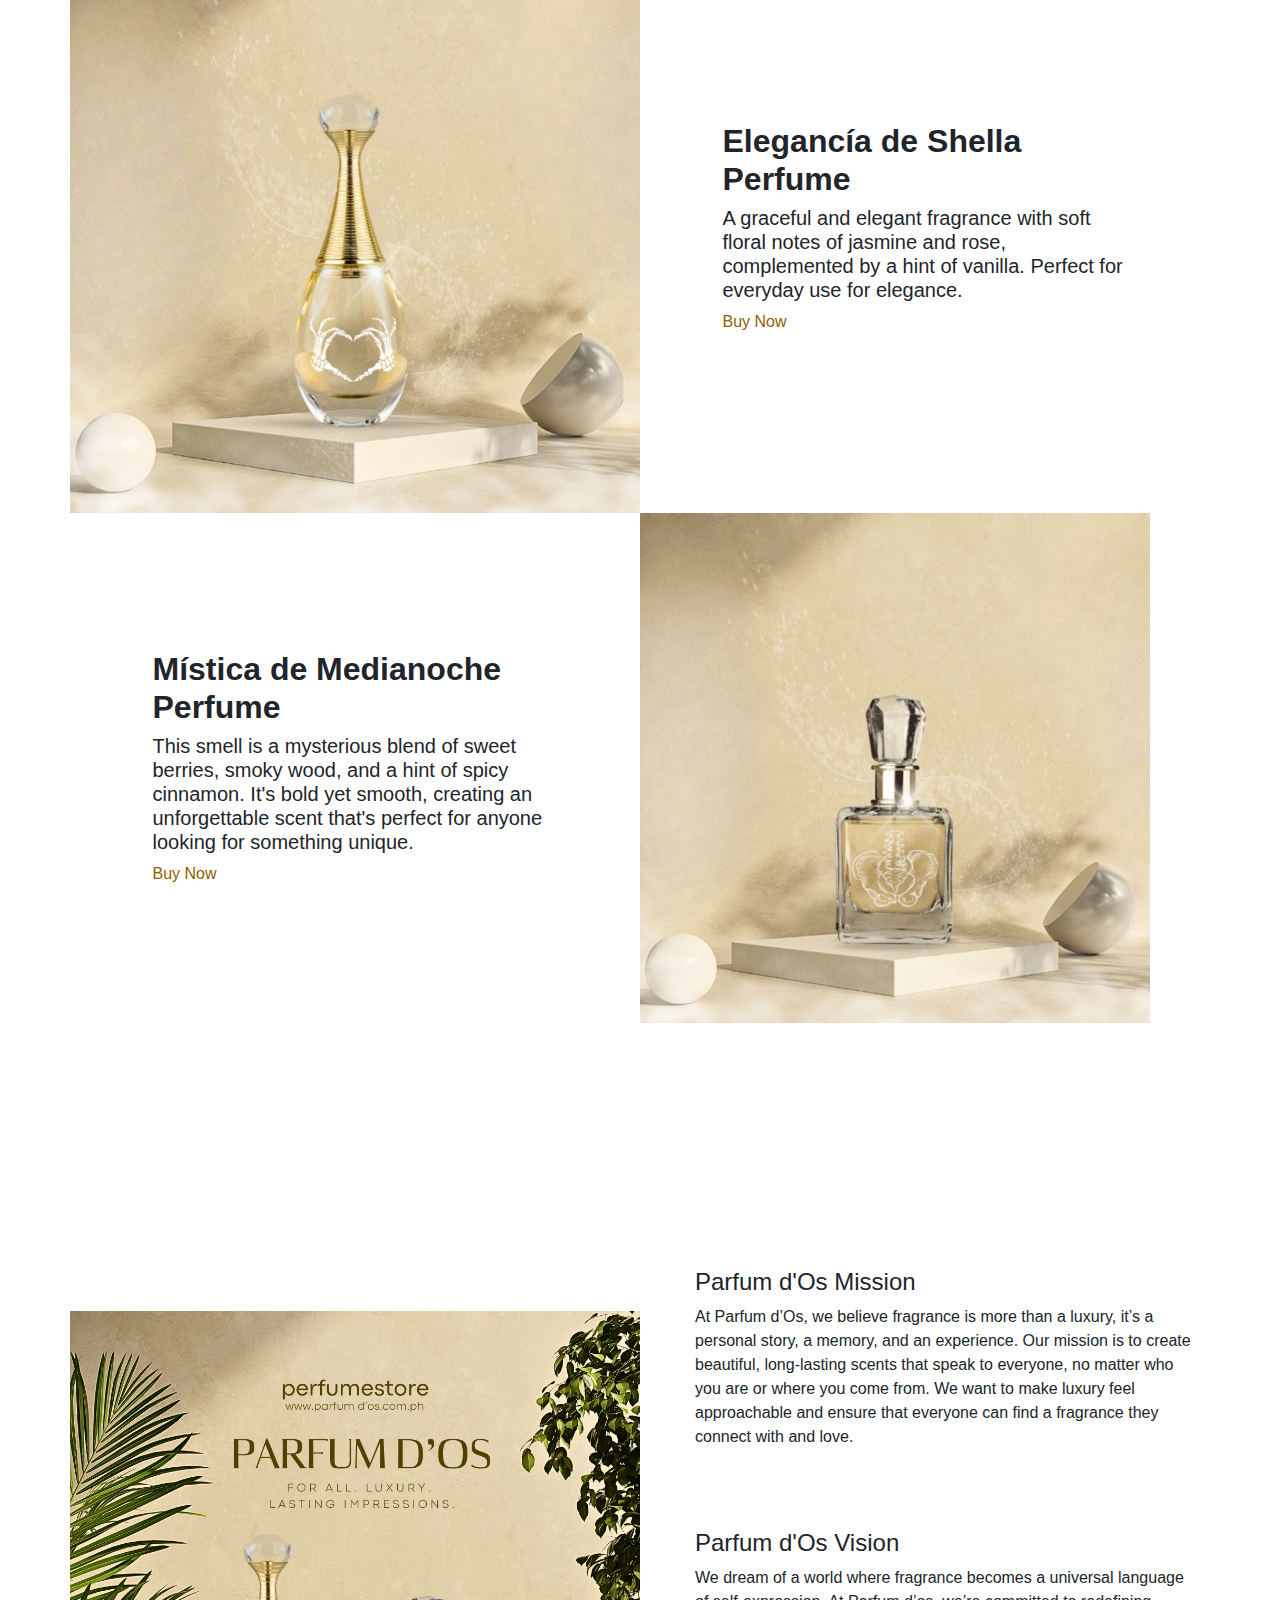
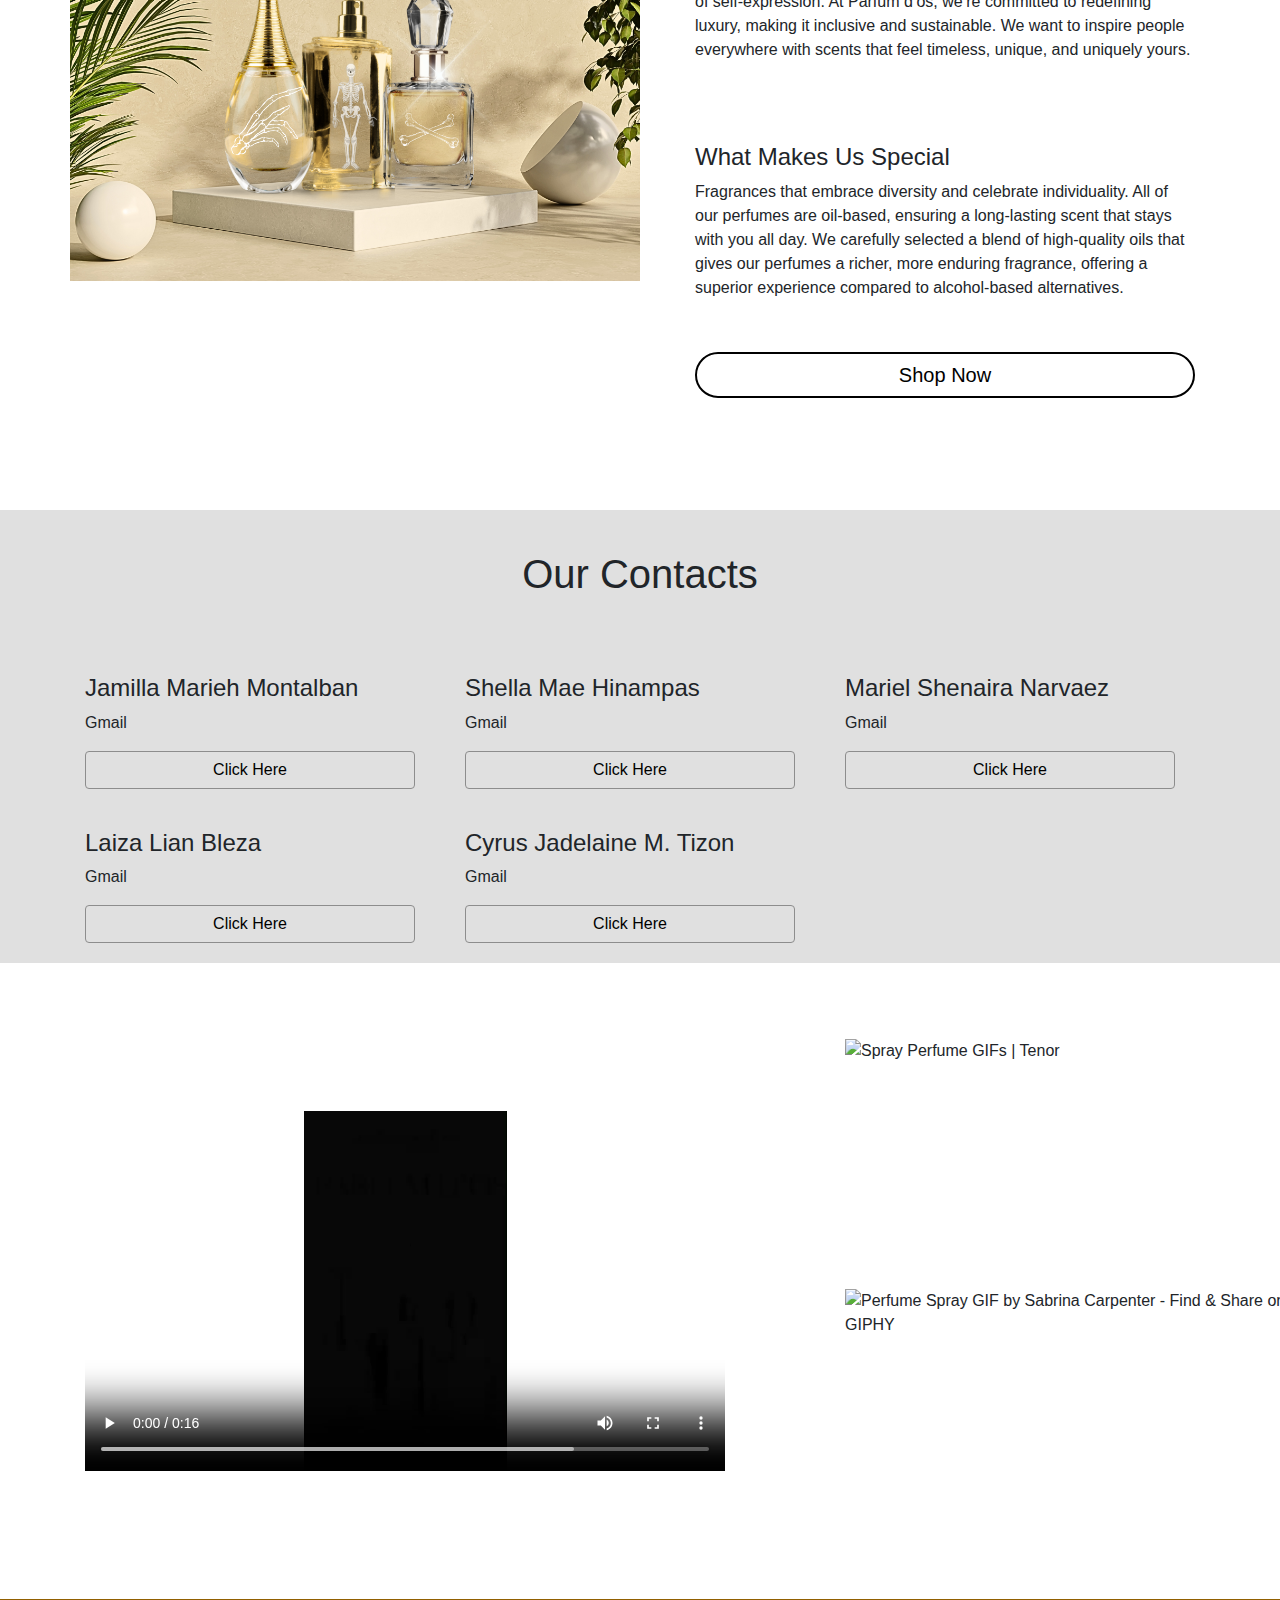
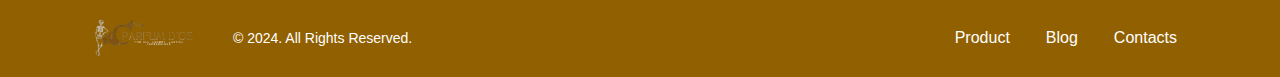
==== commit eac18109: "Update index.html" ====
--- a/index.html
+++ b/index.html
@@ -192,7 +192,7 @@
                         <div class="card-body bg-light pl-0">
                             <h5 class="h4">Shella Mae Hinampas</h5>
                             <p class="card-text font-weight-light">Gmail</p>
-                            <a href="https://mail.google.com/mail/?view=cm&fs=1&to=shellahinampas@gmail.com&su=Website+Rating&body=I+would+like+to+share+my+comments+and+rating:"
+                            <a href="https://mail.google.com/mail/?view=cm&fs=1&to=shellahinampas16@gmail.com&su=Website+Rating&body=I+would+like+to+share+my+comments+and+rating:"
                                 class="btn btn-outline-dark w-100 text-black" target="_blank">Click Here</a>
                         </div>
                     </div>
@@ -286,4 +286,4 @@
     </footer>
 </body>
 
-</html>+</html>
